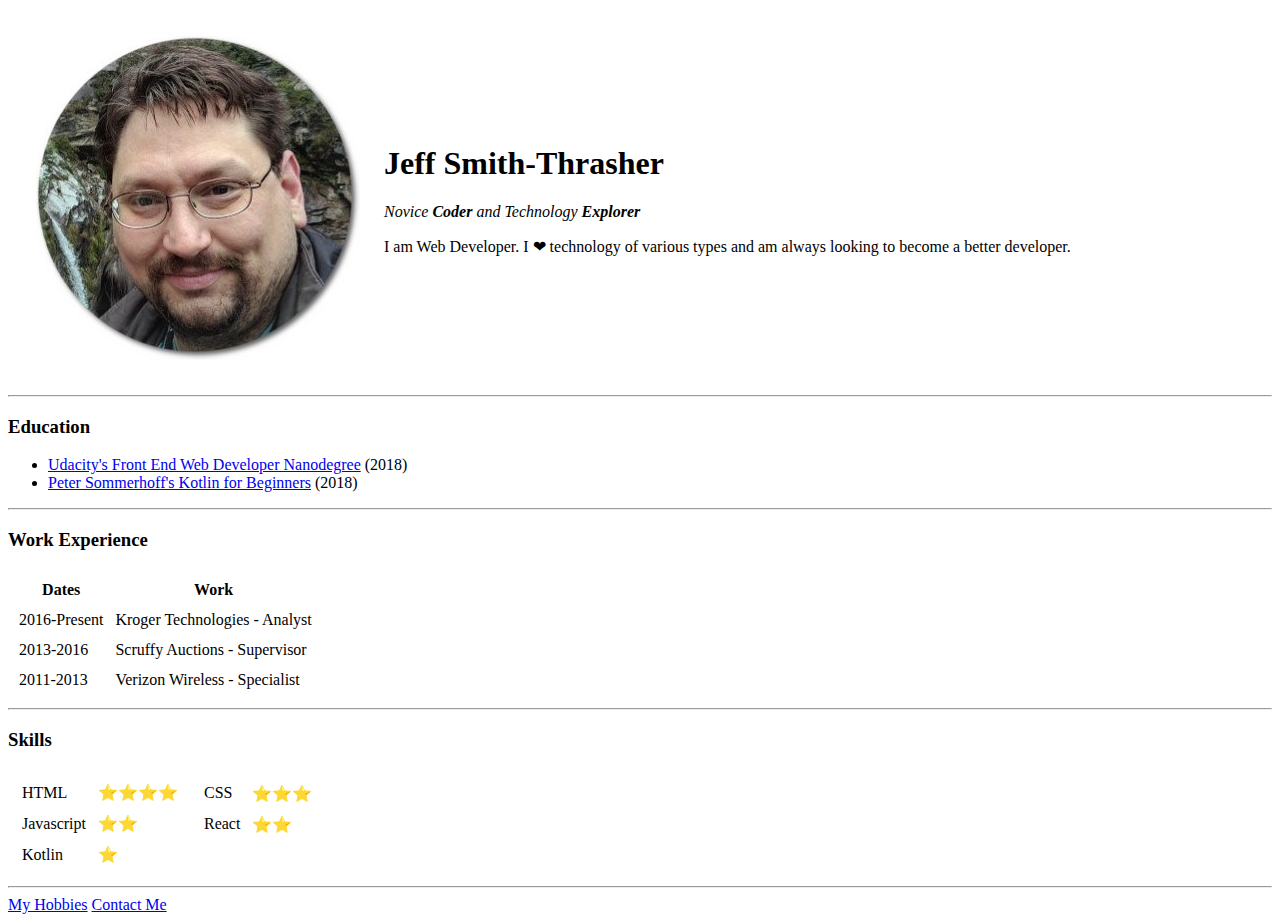
==== index.html @ fd1933c2 "Add initial cv website files" ====
<!DOCTYPE html>
<html>
  <head>
    <meta charset="utf-8">
    <title>Jeff's Personal Site</title>
  </head>
  <body>
    <table cellspacing="20">
      <tr>
        <td><img src="jeff.jpg" alt="Jeff profile picture"></td>
        <td><h1>Jeff Smith-Thrasher</h1>
    <p><em>Novice <strong>Coder</strong> and Technology <strong>Explorer</strong></em></p>
    <p>I am Web Developer. I ❤ technology of various types and am always looking to become a better developer.</p></td>
      </tr>
    </table>
    <hr>
    <h3>Education</h3>
    <ul>
      <li><a href="https://confirm.udacity.com/UPCJU3RQ">Udacity's Front End Web Developer Nanodegree</a> (2018)</li>
      <li><a href="https://www.udemy.com/certificate/UC-F1O9OLQ1/">Peter Sommerhoff's Kotlin for Beginners</a> (2018)</li>
    </ul>
    <hr>
    <h3>Work Experience</h3>
    <table cellspacing="10">
      <thead>
        <tr>
          <th>Dates</th>
          <th>Work</th>
        </tr>
      </thead>
      <tbody>
        <tr>
          <td>2016-Present</td>
          <td>Kroger Technologies - Analyst</td>
        </tr>
        <tr>
          <td>2013-2016</td>
          <td>Scruffy Auctions - Supervisor</td>
        </tr>
        <tr>
          <td>2011-2013</td>
          <td>Verizon Wireless - Specialist</td>
        </tr>
      </tbody>
    </table>
    <hr>
    <h3>Skills</h3>
    <table>
      <tbody>
        <tr>
          <td>
            <table cellspacing="10">
              <tbody>
                <tr>
                  <td>HTML</td>
                  <td>⭐⭐⭐⭐</td>
                </tr>
                <tr>
                  <td>Javascript</td>
                  <td>⭐⭐</td>
                </tr>
                <tr>
                  <td>Kotlin</td>
                  <td>⭐</td>
                </tr>
              </tbody>
            </table>
          </td>
          <td>
            <table cellspacing="10">
              <tbody>
                <tr>
                  <td>CSS</td>
                  <td>⭐⭐⭐</td>
                </tr>
                <tr>
                  <td>React</td>
                  <td>⭐⭐</td>
                </tr>
                <tr>
                  <td>&nbsp;</td>
                </tr>
              </tbody>
            </table>
          </td>
        </tr>
      </tbody>
    </table>
    <hr>
    <a href="hobbies.html">My Hobbies</a> <a href="contact.html">Contact Me</a>
  </body>
</html>
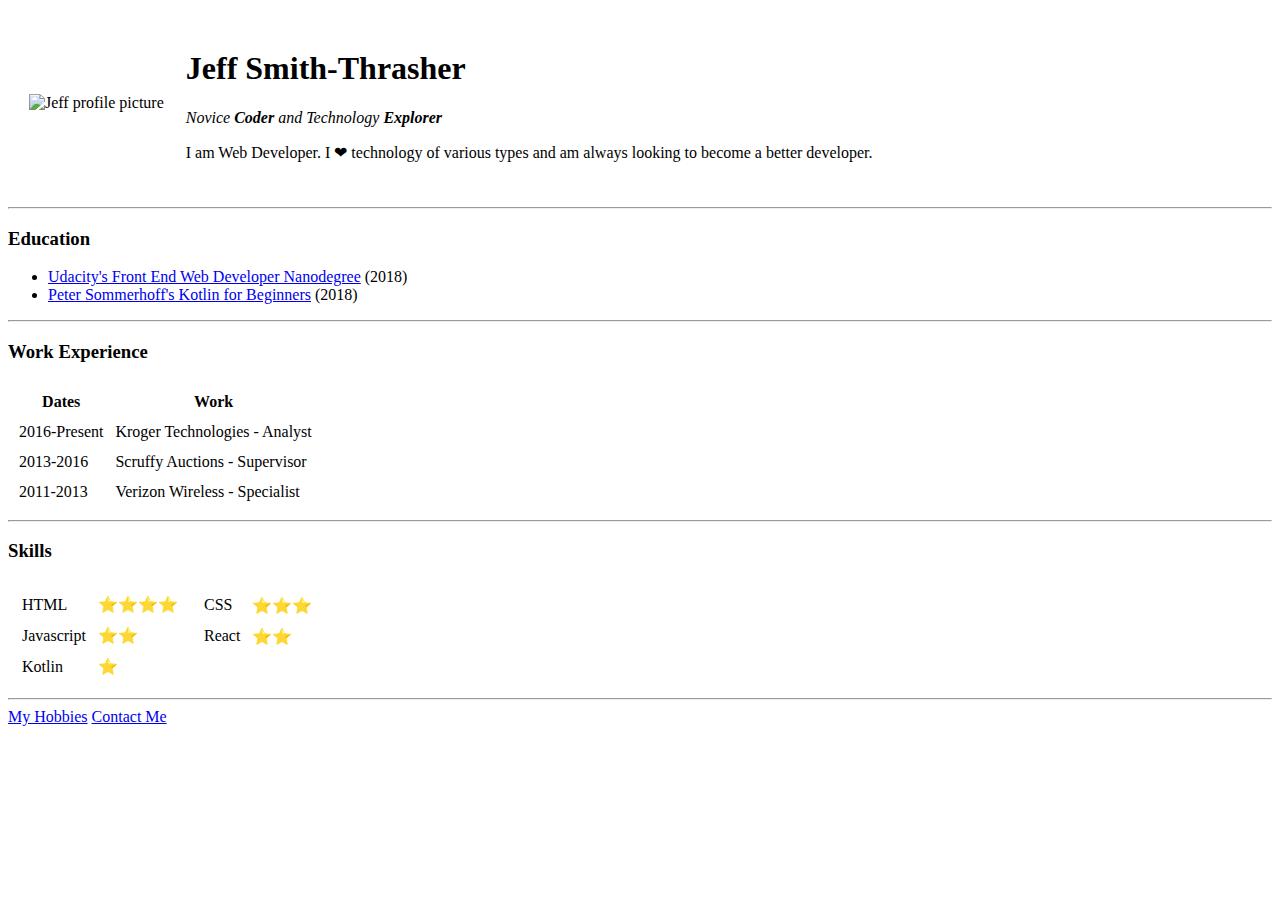
==== commit 645e46fb: "Add css and image updates" ====
--- a/index.html
+++ b/index.html
@@ -3,11 +3,12 @@
   <head>
     <meta charset="utf-8">
     <title>Jeff's Personal Site</title>
+    <link rel="stylesheet" href="css/styles.css">
   </head>
   <body>
     <table cellspacing="20">
       <tr>
-        <td><img src="jeff.jpg" alt="Jeff profile picture"></td>
+        <td><img src="images/jeff.png" alt="Jeff profile picture"></td>
         <td><h1>Jeff Smith-Thrasher</h1>
     <p><em>Novice <strong>Coder</strong> and Technology <strong>Explorer</strong></em></p>
     <p>I am Web Developer. I ❤ technology of various types and am always looking to become a better developer.</p></td>
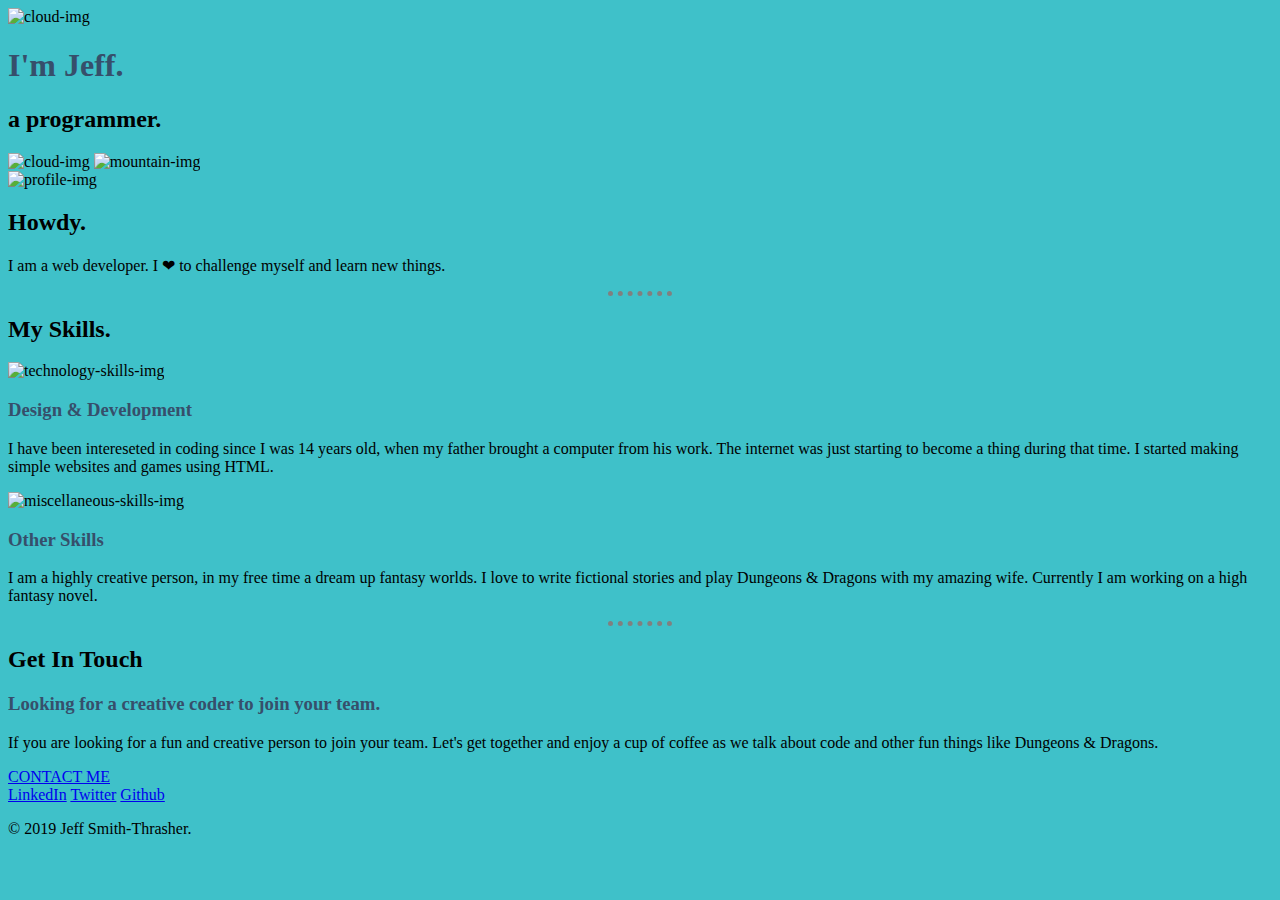
==== commit 77fa1f37: "Add files via upload" ====
--- a/index.html
+++ b/index.html
@@ -2,92 +2,54 @@
 <html>
   <head>
     <meta charset="utf-8">
-    <title>Jeff's Personal Site</title>
-    <link rel="stylesheet" href="css/styles.css">
+    <title>Jeff Smith-Thrasher</title>
+    <link rel="stylesheet" type="text/css" href="css/styles.css">
+    <link rel="icon" href="favicon.ico">
+    <link href="https://fonts.googleapis.com/css?family=Crimson+Text|Montserrat|Shadows+Into+Light" rel="stylesheet">
   </head>
   <body>
-    <table cellspacing="20">
-      <tr>
-        <td><img src="images/jeff.png" alt="Jeff profile picture"></td>
-        <td><h1>Jeff Smith-Thrasher</h1>
-    <p><em>Novice <strong>Coder</strong> and Technology <strong>Explorer</strong></em></p>
-    <p>I am Web Developer. I ❤ technology of various types and am always looking to become a better developer.</p></td>
-      </tr>
-    </table>
-    <hr>
-    <h3>Education</h3>
-    <ul>
-      <li><a href="https://confirm.udacity.com/UPCJU3RQ">Udacity's Front End Web Developer Nanodegree</a> (2018)</li>
-      <li><a href="https://www.udemy.com/certificate/UC-F1O9OLQ1/">Peter Sommerhoff's Kotlin for Beginners</a> (2018)</li>
-    </ul>
-    <hr>
-    <h3>Work Experience</h3>
-    <table cellspacing="10">
-      <thead>
-        <tr>
-          <th>Dates</th>
-          <th>Work</th>
-        </tr>
-      </thead>
-      <tbody>
-        <tr>
-          <td>2016-Present</td>
-          <td>Kroger Technologies - Analyst</td>
-        </tr>
-        <tr>
-          <td>2013-2016</td>
-          <td>Scruffy Auctions - Supervisor</td>
-        </tr>
-        <tr>
-          <td>2011-2013</td>
-          <td>Verizon Wireless - Specialist</td>
-        </tr>
-      </tbody>
-    </table>
-    <hr>
-    <h3>Skills</h3>
-    <table>
-      <tbody>
-        <tr>
-          <td>
-            <table cellspacing="10">
-              <tbody>
-                <tr>
-                  <td>HTML</td>
-                  <td>⭐⭐⭐⭐</td>
-                </tr>
-                <tr>
-                  <td>Javascript</td>
-                  <td>⭐⭐</td>
-                </tr>
-                <tr>
-                  <td>Kotlin</td>
-                  <td>⭐</td>
-                </tr>
-              </tbody>
-            </table>
-          </td>
-          <td>
-            <table cellspacing="10">
-              <tbody>
-                <tr>
-                  <td>CSS</td>
-                  <td>⭐⭐⭐</td>
-                </tr>
-                <tr>
-                  <td>React</td>
-                  <td>⭐⭐</td>
-                </tr>
-                <tr>
-                  <td>&nbsp;</td>
-                </tr>
-              </tbody>
-            </table>
-          </td>
-        </tr>
-      </tbody>
-    </table>
-    <hr>
-    <a href="hobbies.html">My Hobbies</a> <a href="contact.html">Contact Me</a>
+    <div class="top-container">
+      <img class="top-cloud" src="images/cloud.png" alt="cloud-img">
+      <h1> I'm Jeff.</h1>
+      <h2>a <span class="pro">pro</span>grammer.</h2>
+      <img class="bottom-cloud" src="images/cloud.png" alt="cloud-img">
+      <img src="images/mountain.png" alt="mountain-img">
+    </div>
+    <div class="middle-container">
+      <div class="profile">
+        <img class="circle-img" src="images/jeff.jpg" alt="profile-img">
+        <h2>Howdy.</h2>
+        <p class="intro">I am a web developer. I ❤ to challenge myself and learn new things.</p>
+      </div>
+      <hr>
+      <div class="skills">
+        <h2>My Skills.</h2>
+        <div class="skill-row">
+          <img class="technology-img circle-img" src="images/computer.png" alt="technology-skills-img">
+          <h3>Design & Development</h3>
+          <p>I have been intereseted in coding since I was 14 years old, when my father brought a computer from his work. The internet was just starting to become a thing during that time. I started making simple websites and games using HTML.</p>
+        </div>
+        <div class="skill-row">
+          <img class="miscellaneous-img" src="images/chillies.png" alt="miscellaneous-skills-img">
+          <h3>Other Skills</h3>
+          <p>I am a highly creative person, in my free time a dream up fantasy worlds. I love to write fictional stories and play Dungeons & Dragons with my amazing wife. Currently I am working on a high fantasy novel.</p>
+        </div>
+      </div>
+      <hr>
+      <div class="contact-me">
+        <h2>Get In Touch</h2>
+        <h3>Looking for a creative coder to join your team.</h3>
+        <p class="contact-message">If you are looking for a fun and creative person to join your team. Let's get together and enjoy a cup of coffee as we talk about code and other fun things like Dungeons & Dragons.</p>
+        <a class="btn" href="mailto:jeff@smith-thrasher.com">CONTACT ME</a>
+      </div>
+    </div>
+    
+    
+    <div class="bottom-container">
+      <a class="footer-link" href="https://www.linkedin.com/in/jeff-smith-thrasher">LinkedIn</a>
+      <a class="footer-link" href="https://twitter.com/DuskyByte">Twitter</a>
+      <a class="footer-link" href="https://github.com/DuskyByte">Github</a>
+      <p class="copyright">© 2019 Jeff Smith-Thrasher.</p>
+    </div>
   </body>
 </html>--- a/css/styles.css
+++ b/css/styles.css
@@ -0,0 +1,14 @@
+body {
+  background-color: #3FC1C9;
+}
+
+hr {
+  border-style: dotted none none;
+  border-color: grey;
+  border-width: 5px;
+  width: 5%;
+}
+
+h1, h3 {
+  color: #364F6B;
+}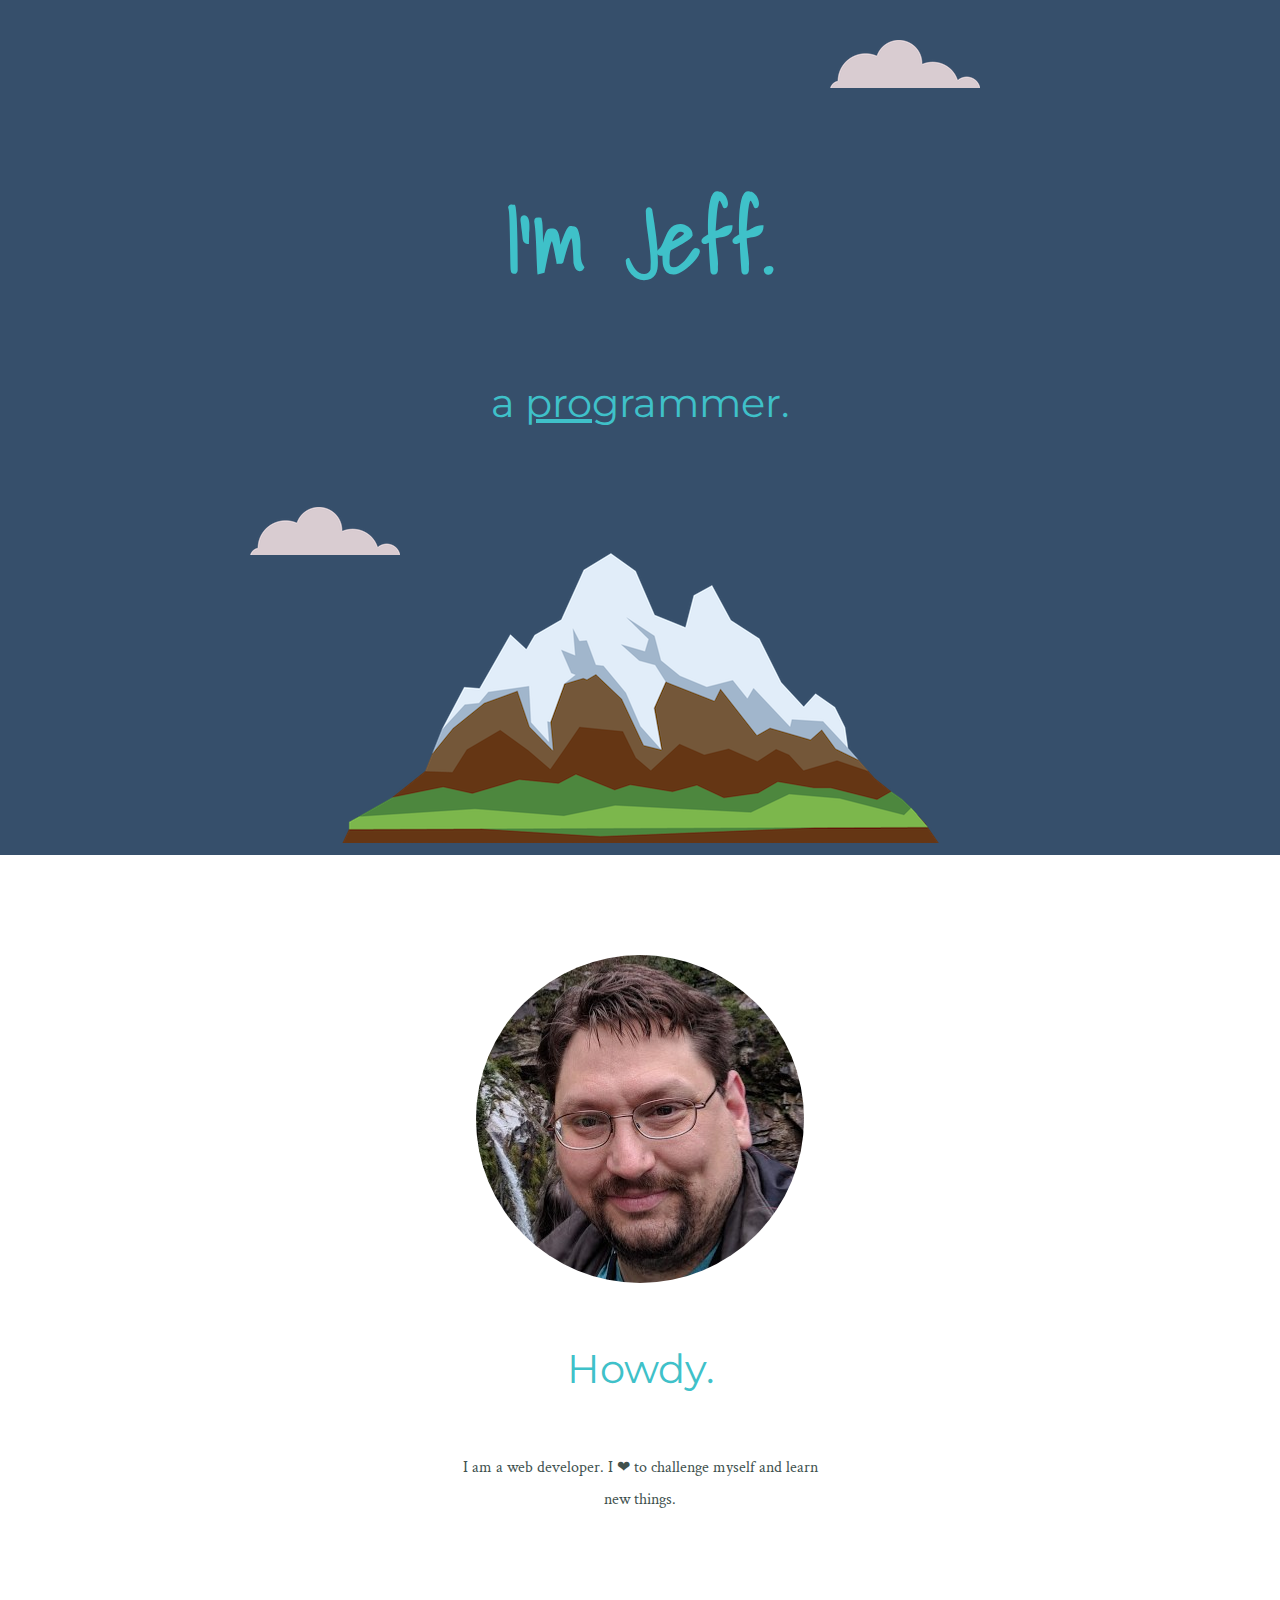
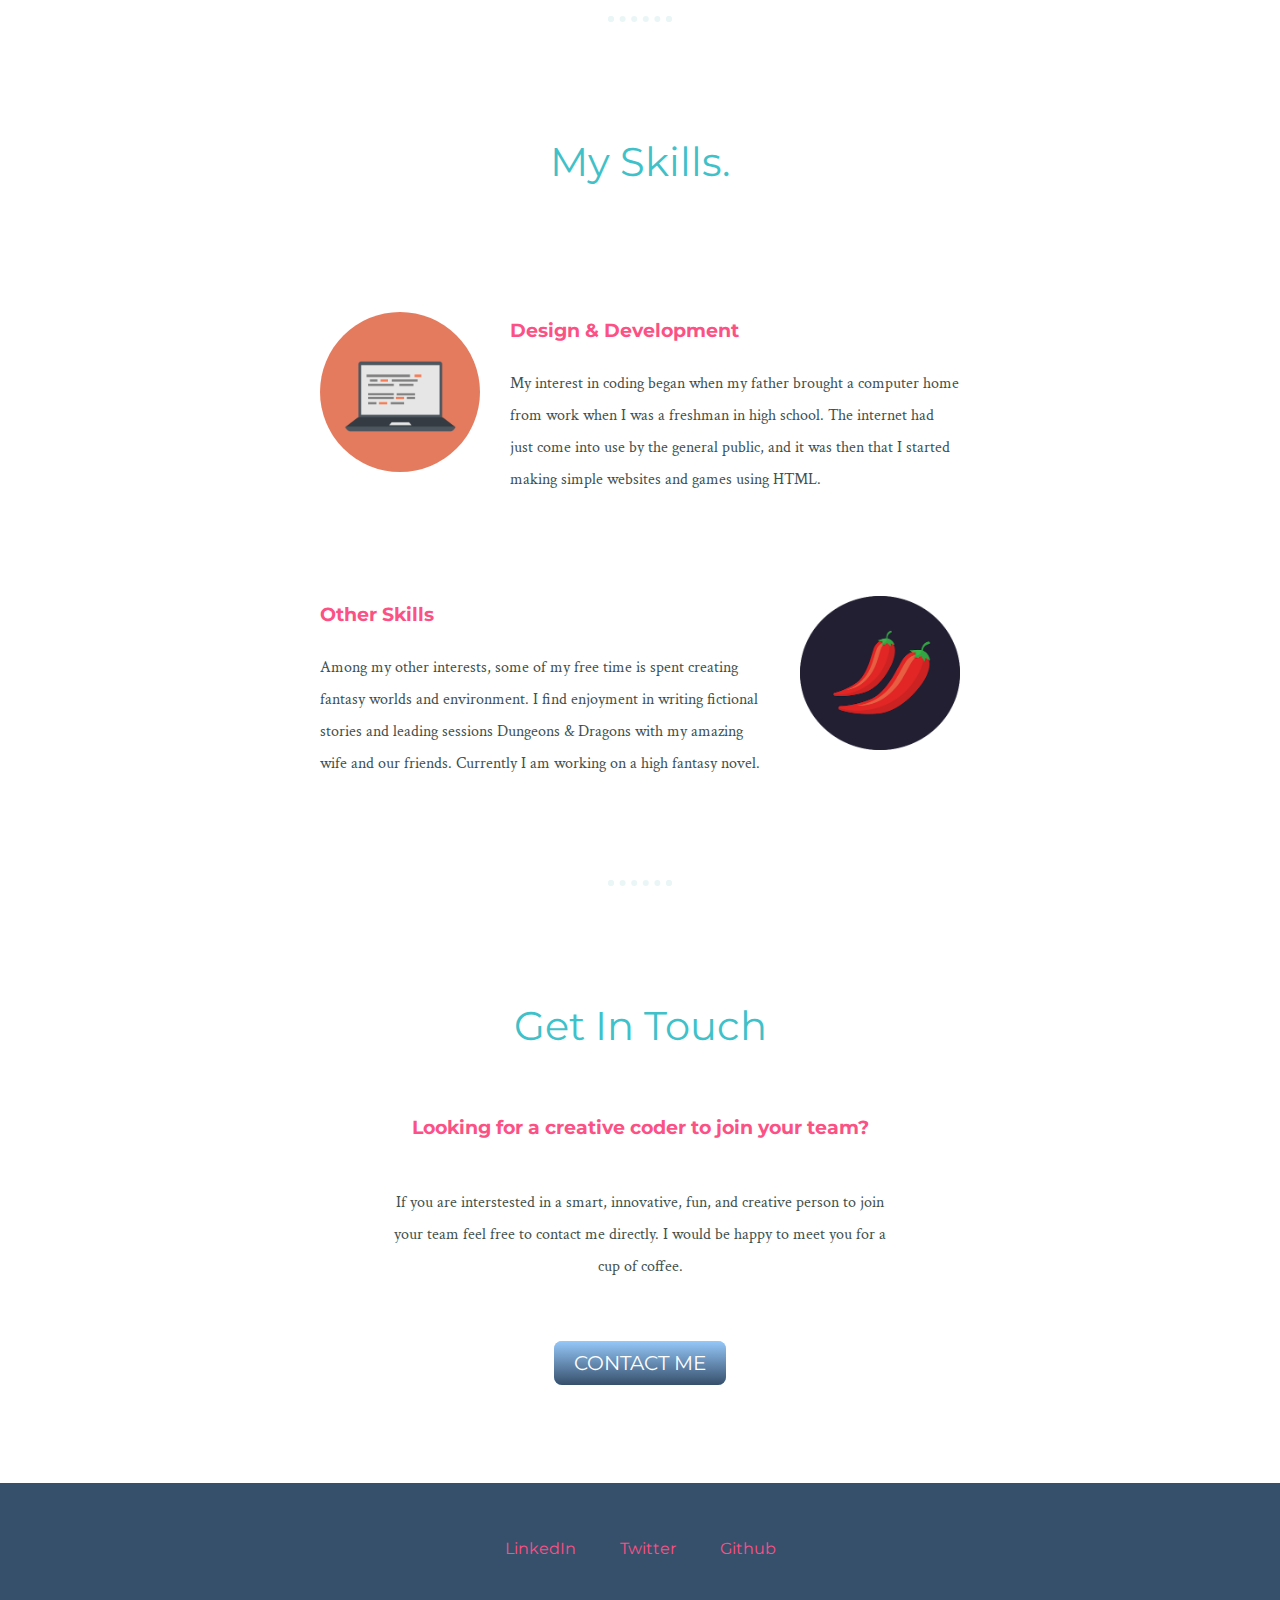
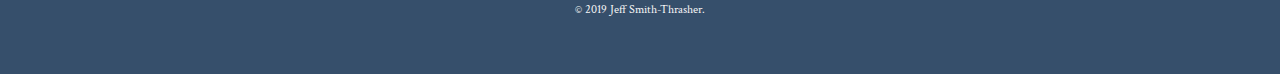
==== commit 256922ea: "Add files via upload" ====
--- a/index.html
+++ b/index.html
@@ -27,19 +27,19 @@
         <div class="skill-row">
           <img class="technology-img circle-img" src="images/computer.png" alt="technology-skills-img">
           <h3>Design & Development</h3>
-          <p>I have been intereseted in coding since I was 14 years old, when my father brought a computer from his work. The internet was just starting to become a thing during that time. I started making simple websites and games using HTML.</p>
+          <p>My interest in coding began when my father brought a computer home from work when I was a freshman in high school. The internet had just come into use by the general public, and it was then that I started making simple websites and games using HTML.</p>
         </div>
         <div class="skill-row">
           <img class="miscellaneous-img" src="images/chillies.png" alt="miscellaneous-skills-img">
           <h3>Other Skills</h3>
-          <p>I am a highly creative person, in my free time a dream up fantasy worlds. I love to write fictional stories and play Dungeons & Dragons with my amazing wife. Currently I am working on a high fantasy novel.</p>
+          <p>Among my other interests, some of my free time is spent creating fantasy worlds and environment. I find enjoyment in writing fictional stories and leading sessions Dungeons & Dragons with my amazing wife and our friends. Currently I am working on a high fantasy novel.</p>
         </div>
       </div>
       <hr>
       <div class="contact-me">
         <h2>Get In Touch</h2>
-        <h3>Looking for a creative coder to join your team.</h3>
-        <p class="contact-message">If you are looking for a fun and creative person to join your team. Let's get together and enjoy a cup of coffee as we talk about code and other fun things like Dungeons & Dragons.</p>
+        <h3>Looking for a creative coder to join your team?</h3>
+        <p class="contact-message">If you are interstested in a smart, innovative, fun, and creative person to join your team feel free to contact me directly. I would be happy to meet you for a cup of coffee.</p>
         <a class="btn" href="mailto:jeff@smith-thrasher.com">CONTACT ME</a>
       </div>
     </div>
--- a/css/styles.css
+++ b/css/styles.css
@@ -1,14 +1,142 @@
 body {
-  background-color: #3FC1C9;
+  color: #40514E;
+  margin: 0;
+  text-align: center;
+  font-family: 'Crimson Text', serif;
+  line-height: 2;
+}
+
+h1{
+  font-size: 5.625rem;
+  margin: 50px auto auto;
+  font-family: 'Shadows Into Light', cursive;
+  color: #3FC1C9;
+  line-height: 2;
+}
+
+h2 {
+  font-size: 2.5rem;
+  font-weight: normal;
+  font-family: 'Montserrat', sans-serif;
+  color: #3FC1C9;
+  padding-bottom: 10px;
+}
+
+h3 {
+  font-family: 'Montserrat', sans-serif;
+  color: #FC5185;
 }
 
 hr {
-  border-style: dotted none none;
-  border-color: grey;
-  border-width: 5px;
-  width: 5%;
+  border: dotted #EAF6F6 6px;
+  border-bottom: none;
+  width: 4%;
+  margin: 100px auto;
 }
 
-h1, h3 {
-  color: #364F6B;
+a {
+  color: #FC5185;
+  font-family: 'Montserrat', sans-serif;
+  text-decoration: none;
+  padding: 10px 20px;
+}
+
+a:hover {
+  color: #F5F5F5;
+}
+
+.circle-img {
+  border-radius: 50%;
+}
+
+.top-container {
+  background-color: #364F6B;
+  position: relative;
+  padding-top: 100px;
+}
+
+.middle-container {
+  margin: 100px 0;
+}
+
+.bottom-container {
+  background-color: #364F6B;
+  padding: 50px 0 20px;
+}
+
+.pro {
+  text-decoration: underline;
+}
+
+.top-cloud {
+  position: absolute;
+  right: 300px;
+  top: 40px;
+}
+
+.bottom-cloud {
+  position: absolute;
+  left: 250px;
+  bottom: 300px;
+}
+
+.skill-row {
+  width: 50%;
+  margin: 100px auto;
+  text-align: left;
+}
+
+.technology-img {
+  width: 25%;
+  float: left;
+  margin-right: 30px;
+}
+
+.miscellaneous-img {
+  width: 25%;
+  float: right;
+  margin-left: 30px;
+}
+
+.btn {
+  background: #96C8FA;
+  background-image: -webkit-linear-gradient(top, #96c8fa, #364f6b);
+  background-image: -moz-linear-gradient(top, #96c8fa, #364f6b);
+  background-image: -ms-linear-gradient(top, #96c8fa, #364f6b);
+  background-image: -o-linear-gradient(top, #96c8fa, #364f6b);
+  background-image: linear-gradient(to bottom, #96c8fa, #364f6b);
+  -webkit-border-radius: 10;
+  -moz-border-radius: 10;
+  border-radius: 8px;
+  font-family: 'Montserrat', sans-serif;
+  color: #ffffff;
+  font-size: 20px;
+  padding: 10px 20px 10px 20px;
+  text-decoration: none;
+}
+
+.btn:hover {
+  background: #3CB0FD;
+  background-image: -webkit-linear-gradient(top, #3cb0fd, #3498db);
+  background-image: -moz-linear-gradient(top, #3cb0fd, #3498db);
+  background-image: -ms-linear-gradient(top, #3cb0fd, #3498db);
+  background-image: -o-linear-gradient(top, #3cb0fd, #3498db);
+  background-image: linear-gradient(to bottom, #3cb0fd, #3498db);
+  text-decoration: none;
+}
+
+.copyright {
+  color: #F5F5F5;
+  font-size: 0.75rem;
+  padding: 20px 0;
+}
+
+.intro {
+  width: 30%;
+  margin: auto;
+}
+
+.contact-message {
+  width: 40%;
+  margin: 40px auto 60px;
 }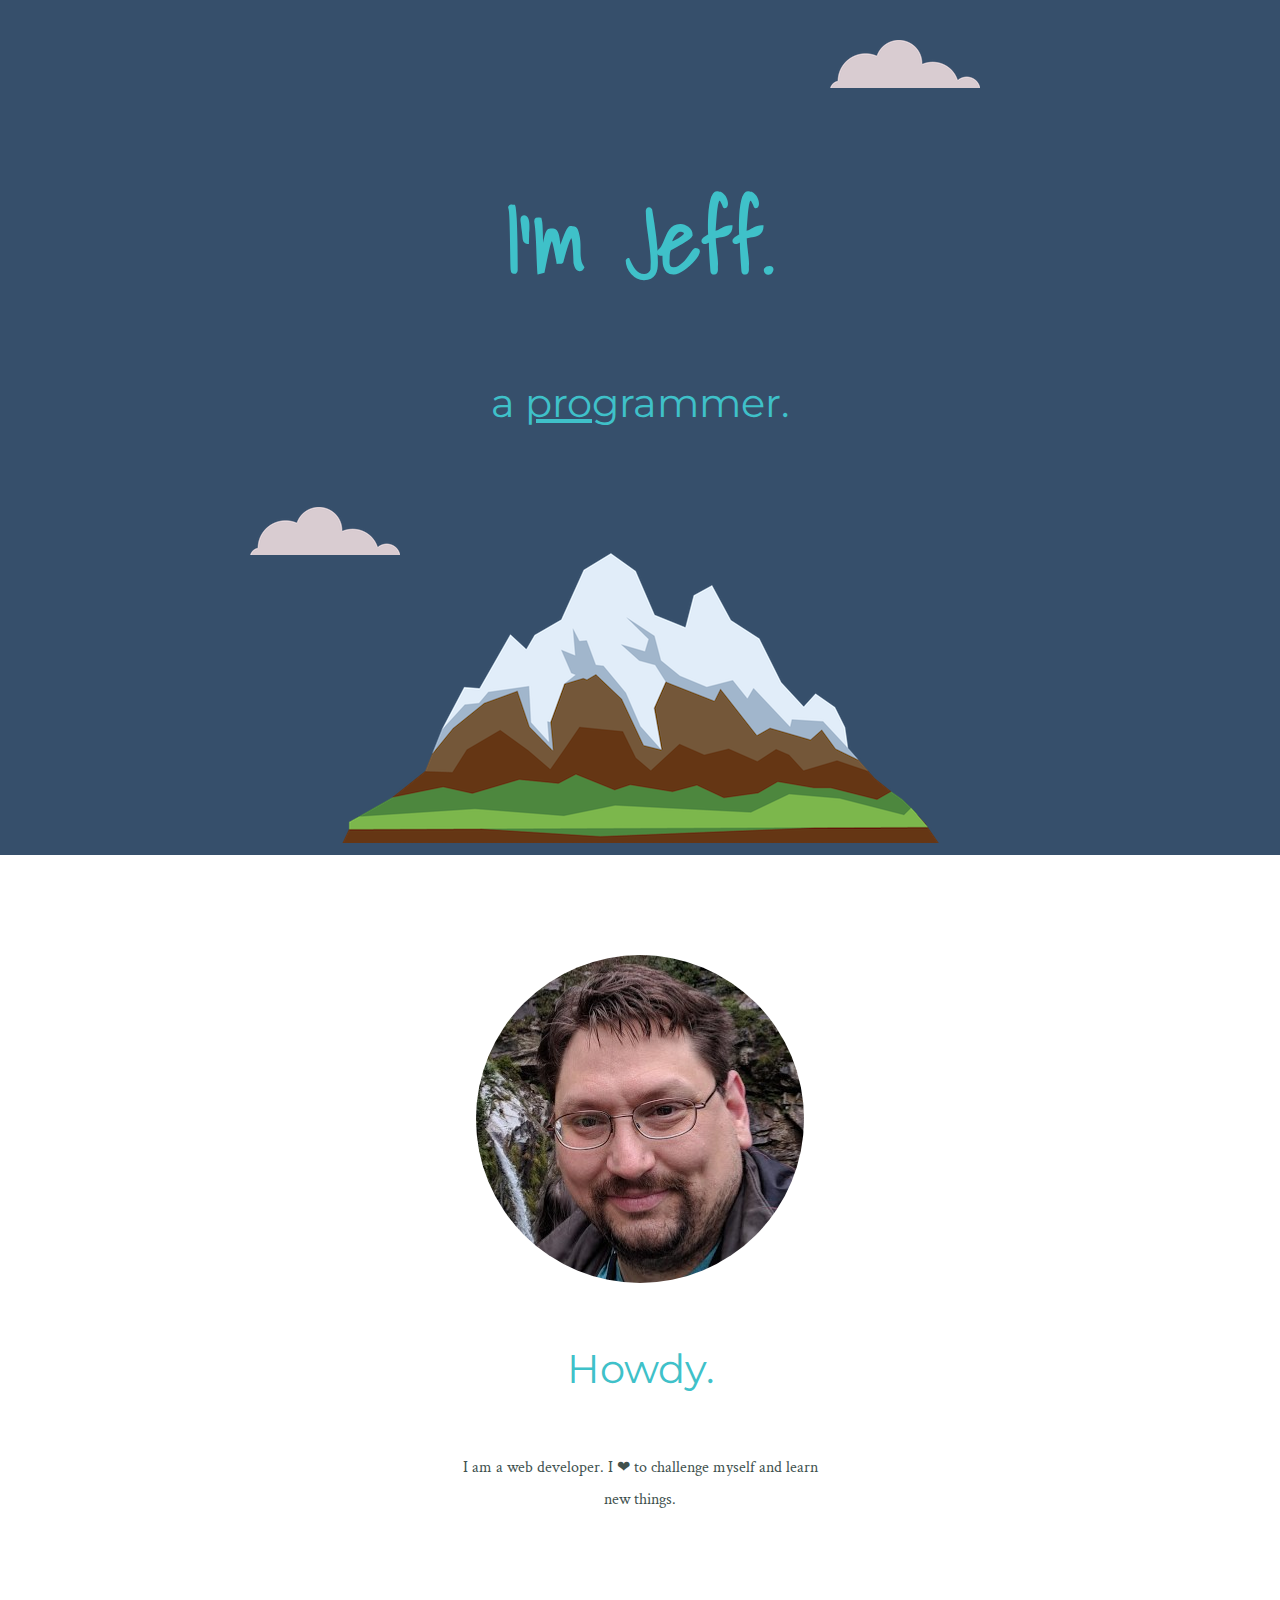
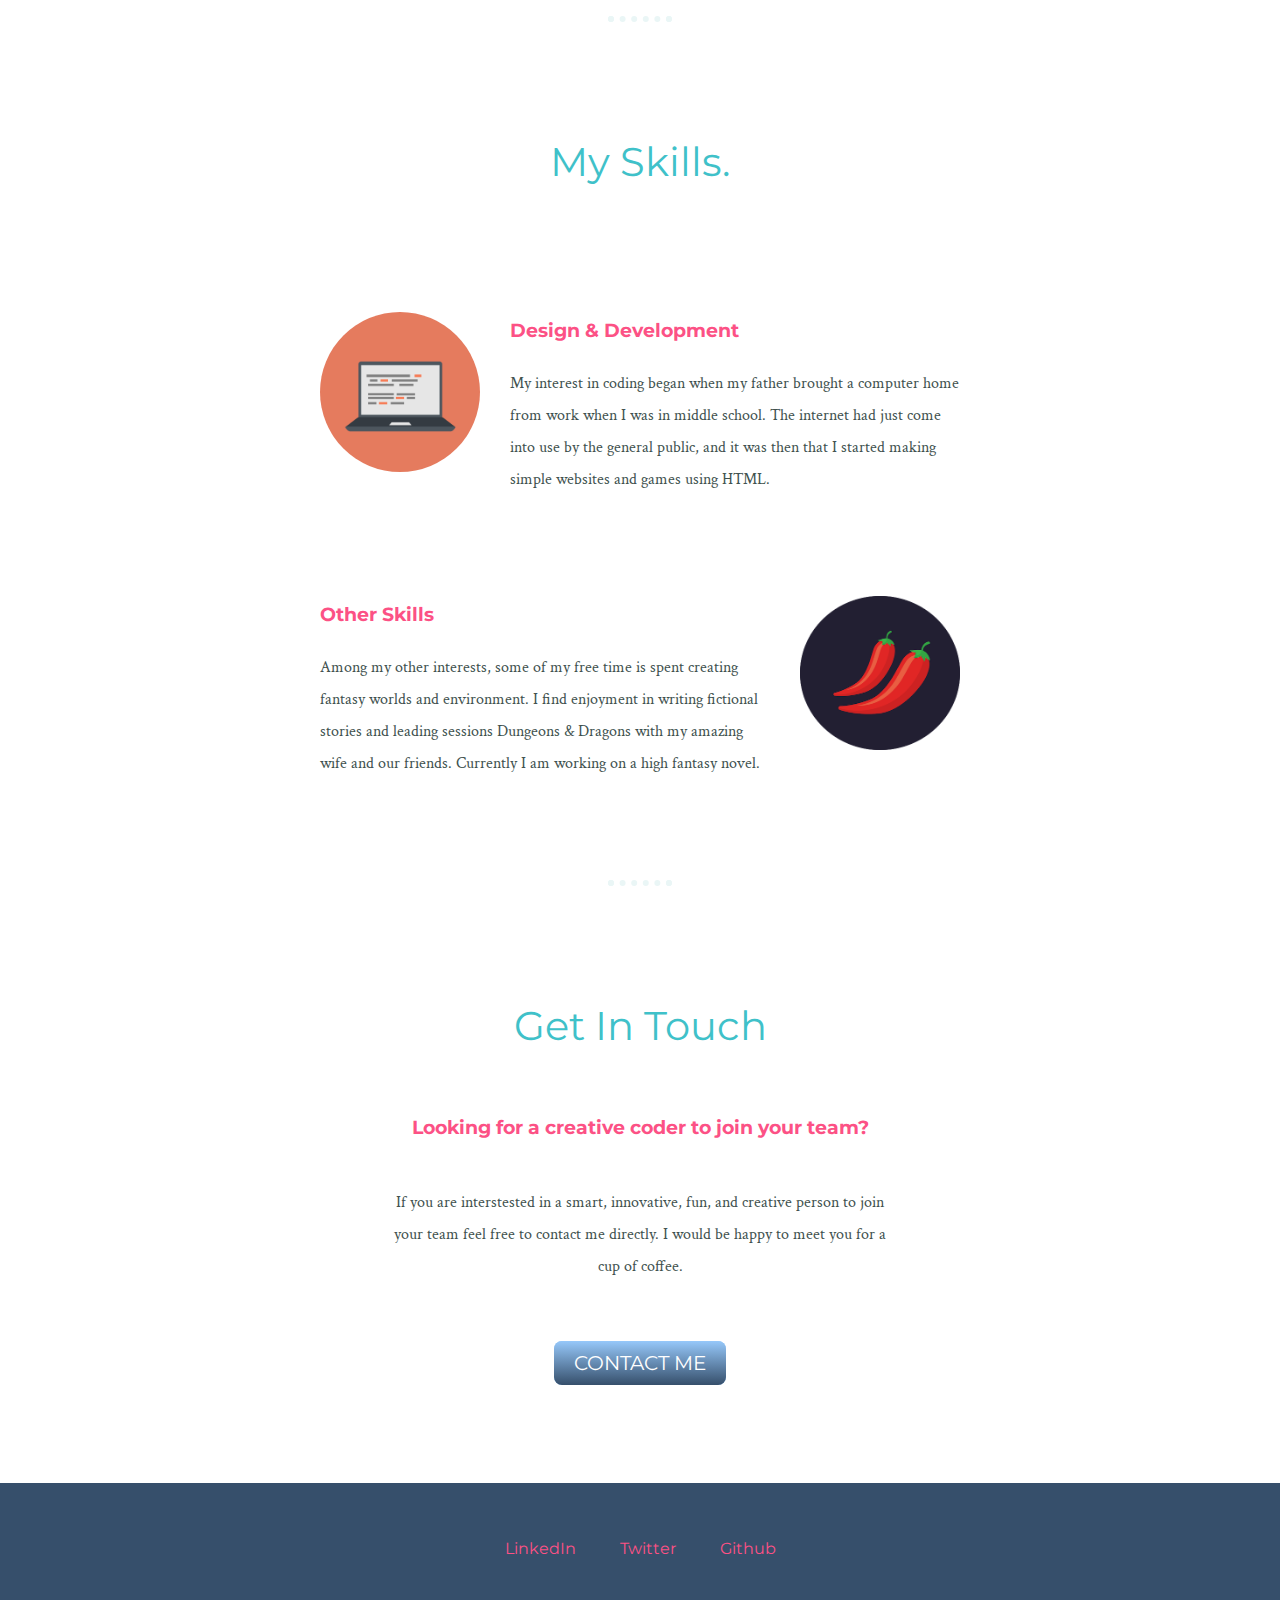
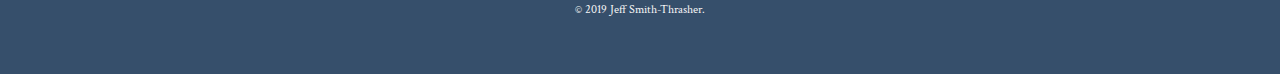
==== commit 69ca0640: "Add files via upload" ====
--- a/index.html
+++ b/index.html
@@ -27,7 +27,7 @@
         <div class="skill-row">
           <img class="technology-img circle-img" src="images/computer.png" alt="technology-skills-img">
           <h3>Design & Development</h3>
-          <p>My interest in coding began when my father brought a computer home from work when I was a freshman in high school. The internet had just come into use by the general public, and it was then that I started making simple websites and games using HTML.</p>
+          <p>My interest in coding began when my father brought a computer home from work when I was in middle school. The internet had just come into use by the general public, and it was then that I started making simple websites and games using HTML.</p>
         </div>
         <div class="skill-row">
           <img class="miscellaneous-img" src="images/chillies.png" alt="miscellaneous-skills-img">
